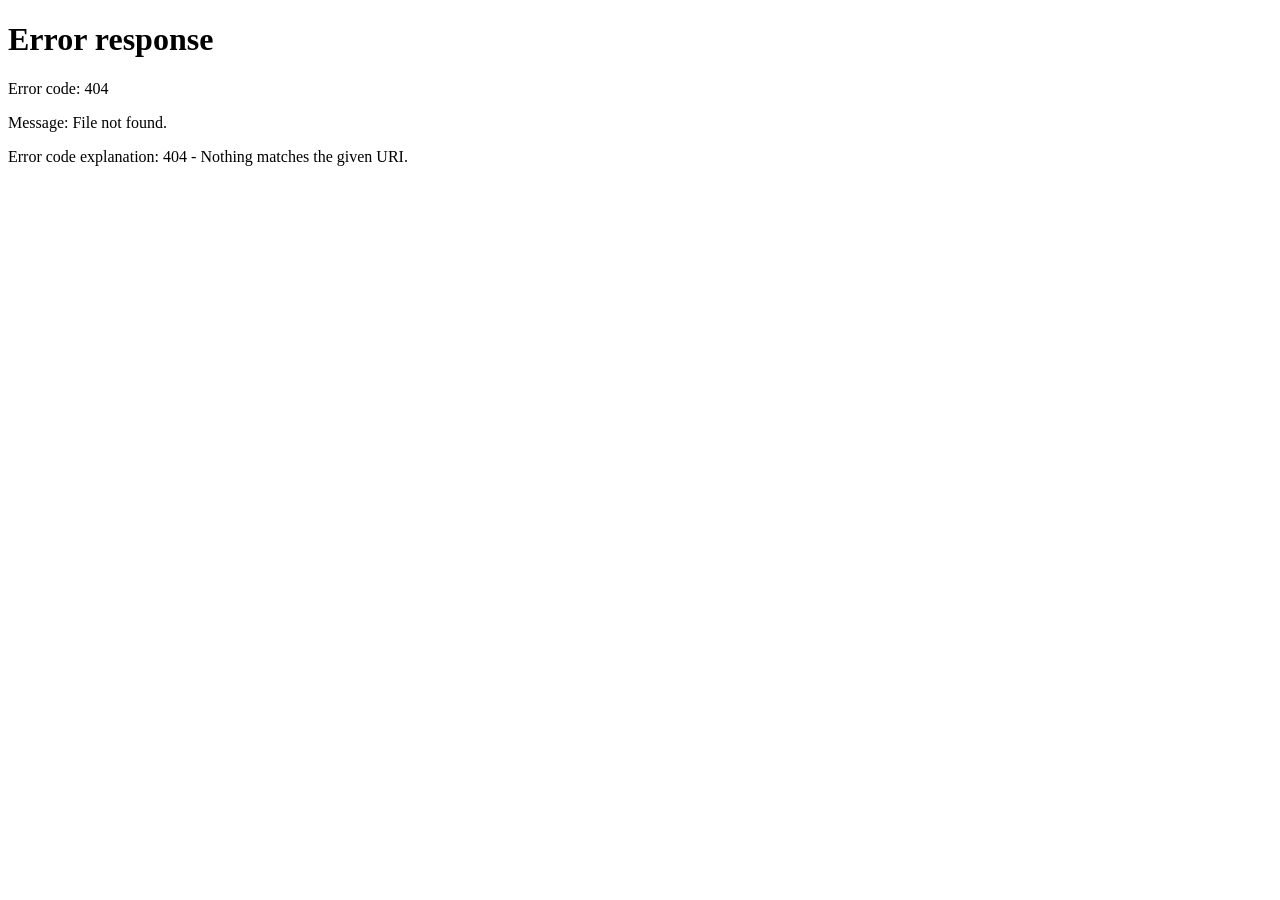
==== underwater-effect/index.html @ 16a9fb1a "site: html / css / js / docs" ====
<!DOCTYPE html>
<html lang="zh-CN">
<head>
<meta charset="utf-8">
<title>Reverb · LAB · CYANIDE</title>
<link rel="canonical" href="../Reverb">
<meta http-equiv="refresh" content="0; url=../Reverb">
<style>
  html,body{height:100%%;margin:0;background:#050a08;color:#a9c2b6;
    font:14px/1.7 "HarmonyOS Sans SC","PingFang SC","Microsoft YaHei",system-ui,sans-serif;
    display:flex;align-items:center;justify-content:center;text-align:center}
  a{color:#7fe0b8;border-bottom:1px solid rgba(127,224,184,.35)}
  code{font-family:Consolas,monospace;color:#7fe0b8}
</style>
</head>
<body>
  <div>
    <p>正在去 <code>/Reverb</code> …</p>
    <p><a href="../Reverb">如果没有自动跳转，点这里</a></p>
  </div>
  <script>location.replace("../Reverb");</script>
</body>
</html>
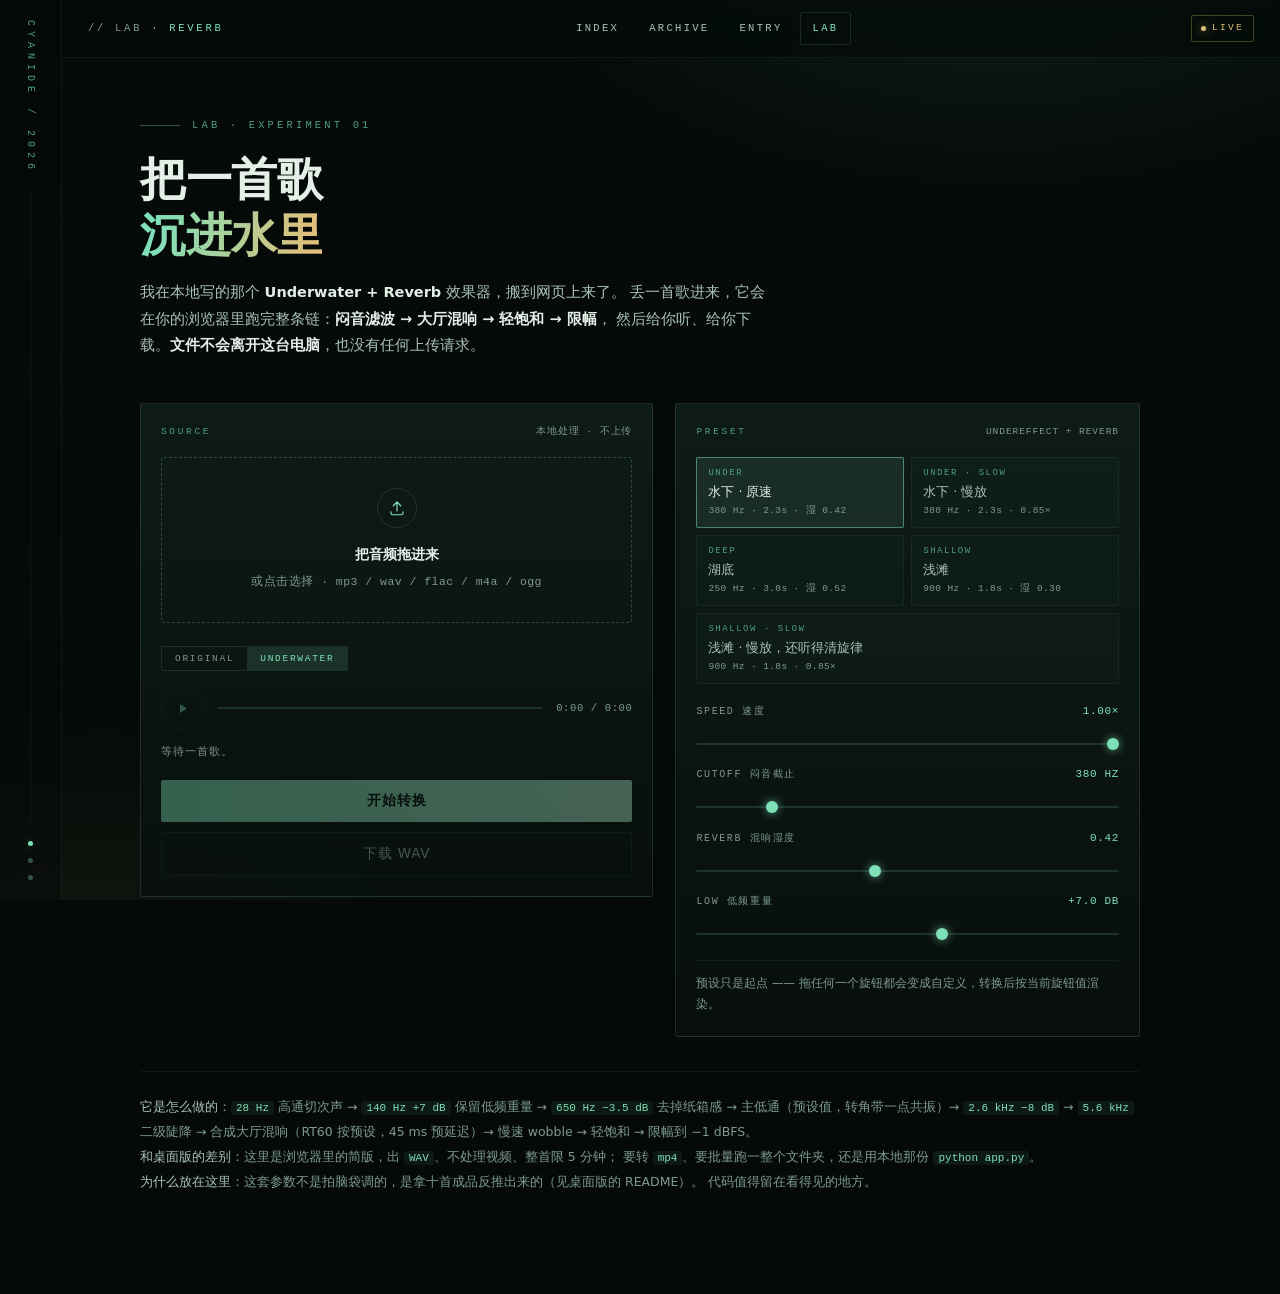
==== commit c3567903: "repo: license, gitattributes, nojekyll, pages-friendly nav, link checker" ====
--- a/underwater-effect/index.html
+++ b/underwater-effect/index.html
@@ -3,8 +3,8 @@
 <head>
 <meta charset="utf-8">
 <title>Reverb · LAB · CYANIDE</title>
-<link rel="canonical" href="../Reverb">
-<meta http-equiv="refresh" content="0; url=../Reverb">
+<link rel="canonical" href="../Reverb.html">
+<meta http-equiv="refresh" content="0; url=../Reverb.html">
 <style>
   html,body{height:100%%;margin:0;background:#050a08;color:#a9c2b6;
     font:14px/1.7 "HarmonyOS Sans SC","PingFang SC","Microsoft YaHei",system-ui,sans-serif;
@@ -16,8 +16,8 @@
 <body>
   <div>
     <p>正在去 <code>/Reverb</code> …</p>
-    <p><a href="../Reverb">如果没有自动跳转，点这里</a></p>
+    <p><a href="../Reverb.html">如果没有自动跳转，点这里</a></p>
   </div>
-  <script>location.replace("../Reverb");</script>
+  <script>location.replace("../Reverb.html");</script>
 </body>
 </html>
